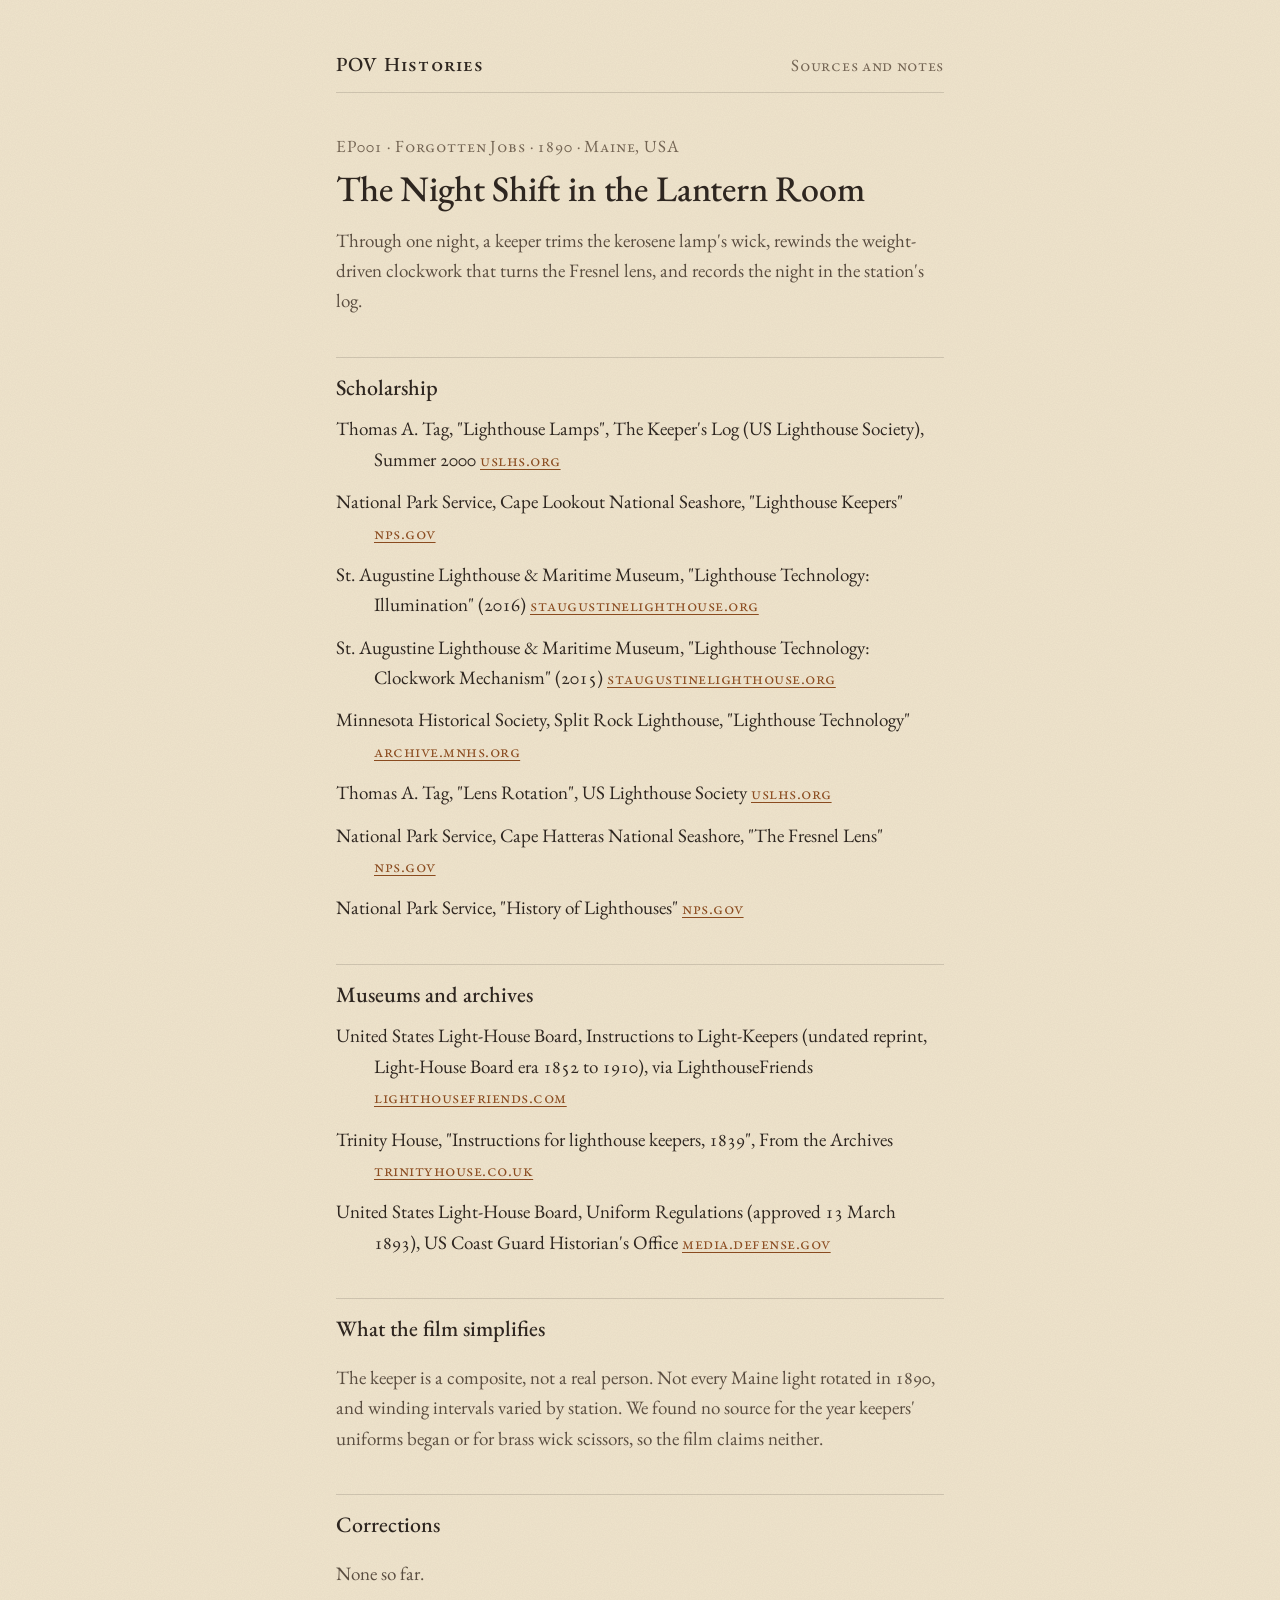
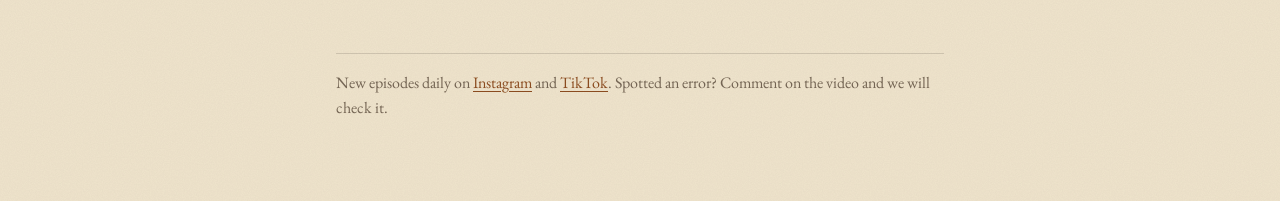
==== ep001/index.html @ f7b2975c "Add EP001 sources page (lighthouse keeper, Maine 1890) Eleven sources from the research thread's EP0" ====
<!doctype html>
<html lang="en"><head><meta charset="utf-8"><meta name="viewport" content="width=device-width,initial-scale=1">
<title>EP001: The Night Shift in the Lantern Room · POV Histories</title><meta name="description" content="Through one night, a keeper trims the kerosene lamp&#x27;s wick, rewinds the weight-driven clockwork that turns the Fresnel lens, and records the night in the station&#x27;s log."><link rel="preconnect" href="https://fonts.googleapis.com"><link rel="preconnect" href="https://fonts.gstatic.com" crossorigin><link href="https://fonts.googleapis.com/css2?family=EB+Garamond:ital,wght@0,400;0,500;1,400&display=swap" rel="stylesheet"><link rel="stylesheet" href="../style.css"></head>
<body><main>
<header class="masthead"><a class="wordmark" href="../">POV Histories</a><span class="section">Sources and notes</span></header>
<p class="shelfmark">EP001 · Forgotten Jobs · 1890 · Maine, USA</p>
<h1>The Night Shift in the Lantern Room</h1>
<p class="lede">Through one night, a keeper trims the kerosene lamp&#x27;s wick, rewinds the weight-driven clockwork that turns the Fresnel lens, and records the night in the station&#x27;s log.</p>
<h2>Scholarship</h2>
<ul class="bib"><li>Thomas A. Tag, &quot;Lighthouse Lamps&quot;, The Keeper&#x27;s Log (US Lighthouse Society), Summer 2000 <a class="src" href="https://uslhs.org/sites/default/files/articles_pdf/LighthouseLamps_Summer_2000_0.pdf" rel="noopener">uslhs.org</a></li><li>National Park Service, Cape Lookout National Seashore, &quot;Lighthouse Keepers&quot; <a class="src" href="https://www.nps.gov/calo/learn/historyculture/lh-keeper.htm" rel="noopener">nps.gov</a></li><li>St. Augustine Lighthouse &amp; Maritime Museum, &quot;Lighthouse Technology: Illumination&quot; (2016) <a class="src" href="https://www.staugustinelighthouse.org/2016/01/20/lighthouse-technology-illumination/" rel="noopener">staugustinelighthouse.org</a></li><li>St. Augustine Lighthouse &amp; Maritime Museum, &quot;Lighthouse Technology: Clockwork Mechanism&quot; (2015) <a class="src" href="https://www.staugustinelighthouse.org/2015/12/16/lighthouse-technology-clockwork-mechanism/" rel="noopener">staugustinelighthouse.org</a></li><li>Minnesota Historical Society, Split Rock Lighthouse, &quot;Lighthouse Technology&quot; <a class="src" href="https://archive.mnhs.org/splitrock/learn/technology" rel="noopener">archive.mnhs.org</a></li><li>Thomas A. Tag, &quot;Lens Rotation&quot;, US Lighthouse Society <a class="src" href="https://uslhs.org/resources/lighthouse-technology/lens-rotation" rel="noopener">uslhs.org</a></li><li>National Park Service, Cape Hatteras National Seashore, &quot;The Fresnel Lens&quot; <a class="src" href="https://www.nps.gov/caha/learn/historyculture/fresnellens.htm" rel="noopener">nps.gov</a></li><li>National Park Service, &quot;History of Lighthouses&quot; <a class="src" href="https://www.nps.gov/articles/000/history-of-lighthouses.htm" rel="noopener">nps.gov</a></li></ul>
<h2>Museums and archives</h2>
<ul class="bib"><li>United States Light-House Board, Instructions to Light-Keepers (undated reprint, Light-House Board era 1852 to 1910), via LighthouseFriends <a class="src" href="https://lighthousefriends.com/Instructions%20for%20lightkeepers.pdf" rel="noopener">lighthousefriends.com</a></li><li>Trinity House, &quot;Instructions for lighthouse keepers, 1839&quot;, From the Archives <a class="src" href="https://trinityhouse.co.uk/about-us/history-of-trinity-house/from-the-archives/instructions-for-lighthouse-keepers-1839" rel="noopener">trinityhouse.co.uk</a></li><li>United States Light-House Board, Uniform Regulations (approved 13 March 1893), US Coast Guard Historian&#x27;s Office <a class="src" href="https://media.defense.gov/2020/Sep/11/2002495503/-1/-1/0/1893-USLHS-UNIFORMREGS.PDF" rel="noopener">media.defense.gov</a></li></ul>
<h2>What the film simplifies</h2>
<p class="note">The keeper is a composite, not a real person. Not every Maine light rotated in 1890, and winding intervals varied by station. We found no source for the year keepers&#x27; uniforms began or for brass wick scissors, so the film claims neither.</p>
<h2>Corrections</h2>
<p class="note">None so far.</p>
<footer>New episodes daily on <a href="https://www.instagram.com/povhistories/">Instagram</a> and <a href="https://www.tiktok.com/@povhistories4">TikTok</a>. Spotted an error? Comment on the video and we will check it.</footer>
</main></body></html>
---- style.css ----
/* POV Histories sources. Palette B, parchment and sepia (Jordan, 24 Nov 2026). Direction: exact, unhurried, scholarly. World: a university press
   monograph and an archive finding aid. Signature: the shelfmark line above each episode. */
:root{
  --paper:#EFE4CC;--paper-raised:#F5ECD9;--ink:#2E2620;--ink-2:#5A4D40;--ink-3:#736453;
  --rule:rgba(46,38,32,.16);--accent:#8A4B1F;--accent-hover:#6B3815;
  --grain:url("data:image/svg+xml,%3Csvg xmlns='http://www.w3.org/2000/svg' width='240' height='240'%3E%3Cfilter id='n'%3E%3CfeTurbulence type='fractalNoise' baseFrequency='.85' numOctaves='3' stitchTiles='stitch'/%3E%3CfeColorMatrix values='0 0 0 0 0.3 0 0 0 0 0.25 0 0 0 0 0.2 0 0 0 .09 0'/%3E%3C/filter%3E%3Crect width='100%25' height='100%25' filter='url(%23n)'/%3E%3C/svg%3E");
  --measure:38rem;--ease:cubic-bezier(.2,.6,.2,1);
}
@media (prefers-color-scheme:dark){:root{
  --paper:#1F1A15;--paper-raised:#27211B;--ink:#EDE3CF;--ink-2:#BFB29C;--ink-3:#958A78;
  --rule:rgba(237,227,207,.14);--accent:#D9A374;--accent-hover:#EBBE96;}}
*{box-sizing:border-box}
html{-webkit-text-size-adjust:100%}
body{margin:0;background:var(--paper) var(--grain);color:var(--ink);
  font:400 19px/1.6 "EB Garamond",Garamond,"Times New Roman",serif;font-feature-settings:"onum" 1,"kern" 1}
main{max-width:calc(var(--measure) + 32px);margin:0 auto;padding:48px 16px 80px}
a{color:var(--accent);text-decoration-thickness:1px;text-underline-offset:3px;transition:color .15s var(--ease)}
a:hover{color:var(--accent-hover)}
a:focus-visible{outline:2px solid var(--accent);outline-offset:2px;border-radius:2px}
.masthead{display:flex;justify-content:space-between;align-items:baseline;gap:16px;
  padding-bottom:12px;border-bottom:1px solid var(--rule);margin-bottom:40px}
.wordmark{font-variant:small-caps;letter-spacing:.06em;font-size:20px;font-weight:500;color:var(--ink);text-decoration:none}
.masthead .section{font-variant:small-caps;letter-spacing:.04em;color:var(--ink-3);font-size:17px}
.shelfmark{font-variant:small-caps;letter-spacing:.05em;color:var(--ink-3);font-size:17px;margin:0 0 8px;font-variant-numeric:lining-nums tabular-nums}
h1{font-weight:500;font-size:36px;line-height:1.15;margin:0 0 16px;letter-spacing:-.005em}
.lede{color:var(--ink-2);margin:0 0 32px}
h2{font-weight:500;font-size:22px;line-height:1.3;margin:40px 0 12px;padding-top:16px;border-top:1px solid var(--rule)}
.bib{list-style:none;padding:0;margin:0}
.bib li{padding-left:2em;text-indent:-2em;margin:0 0 12px}
.bib .src{font-variant:small-caps;letter-spacing:.03em;font-size:17px;white-space:nowrap}
.note{color:var(--ink-2)}
.toc{list-style:none;padding:0;margin:0}
.toc li{display:grid;grid-template-columns:5.5em 1fr;gap:4px 16px;padding:12px 0;border-bottom:1px solid var(--rule)}
.toc .code{font-variant:small-caps;letter-spacing:.05em;color:var(--ink-3);font-variant-numeric:lining-nums tabular-nums}
.toc .where{grid-column:2;color:var(--ink-3);font-size:17px}
.empty{color:var(--ink-3);padding:12px 0;border-bottom:1px solid var(--rule)}
footer{margin-top:64px;padding-top:16px;border-top:1px solid var(--rule);color:var(--ink-3);font-size:16px}
@media (max-width:520px){body{font-size:18px}h1{font-size:30px}.toc li{grid-template-columns:1fr}.toc .where{grid-column:1}}
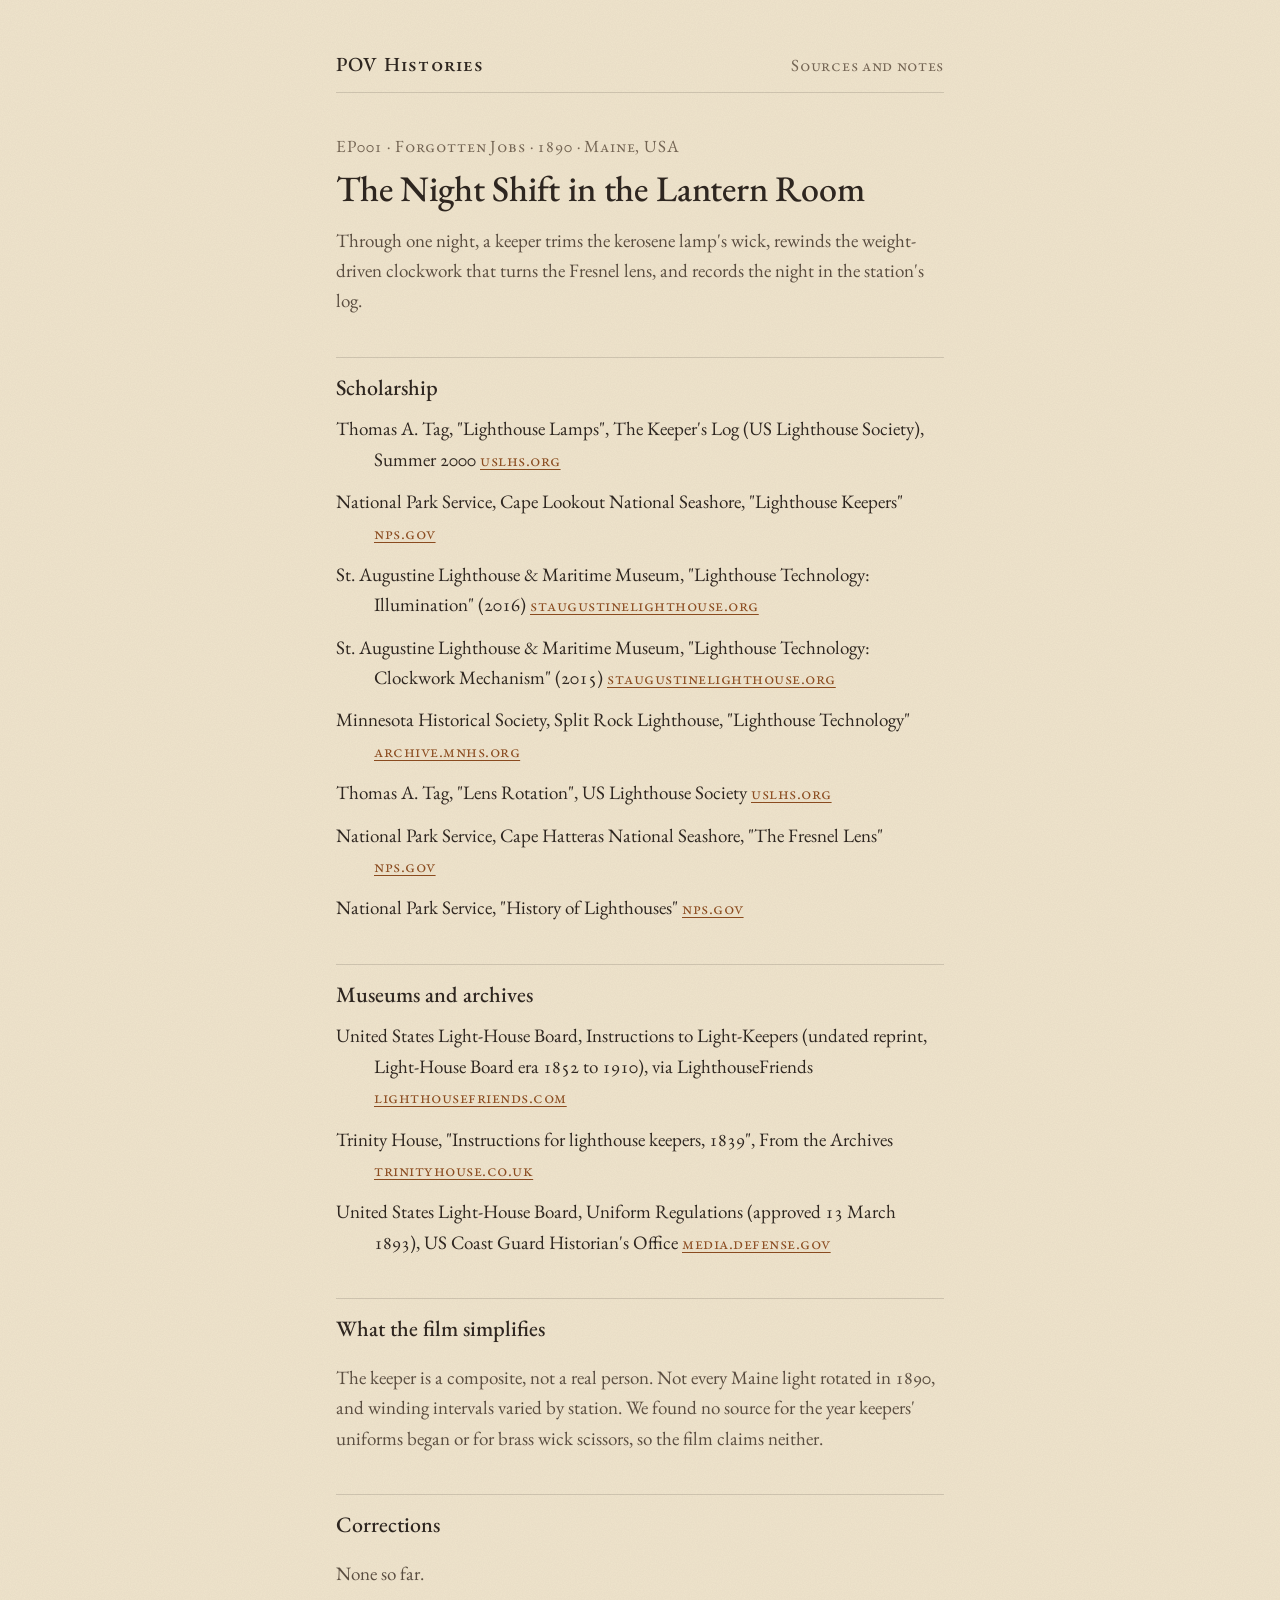
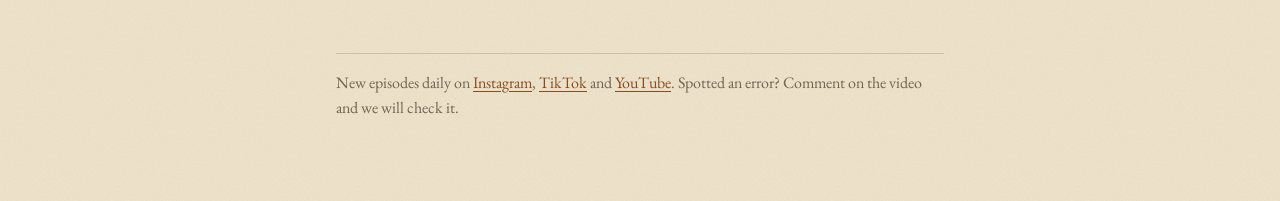
==== commit 23281d4e: "Add YouTube @povhistories0 to the site footer Co-Authored-By: Claude Opus 5.5 <noreply@anthropic.com" ====
--- a/ep001/index.html
+++ b/ep001/index.html
@@ -14,5 +14,5 @@
 <p class="note">The keeper is a composite, not a real person. Not every Maine light rotated in 1890, and winding intervals varied by station. We found no source for the year keepers&#x27; uniforms began or for brass wick scissors, so the film claims neither.</p>
 <h2>Corrections</h2>
 <p class="note">None so far.</p>
-<footer>New episodes daily on <a href="https://www.instagram.com/povhistories/">Instagram</a> and <a href="https://www.tiktok.com/@povhistories4">TikTok</a>. Spotted an error? Comment on the video and we will check it.</footer>
+<footer>New episodes daily on <a href="https://www.instagram.com/povhistories/">Instagram</a>, <a href="https://www.tiktok.com/@povhistories4">TikTok</a> and <a href="https://www.youtube.com/@povhistories0">YouTube</a>. Spotted an error? Comment on the video and we will check it.</footer>
 </main></body></html>
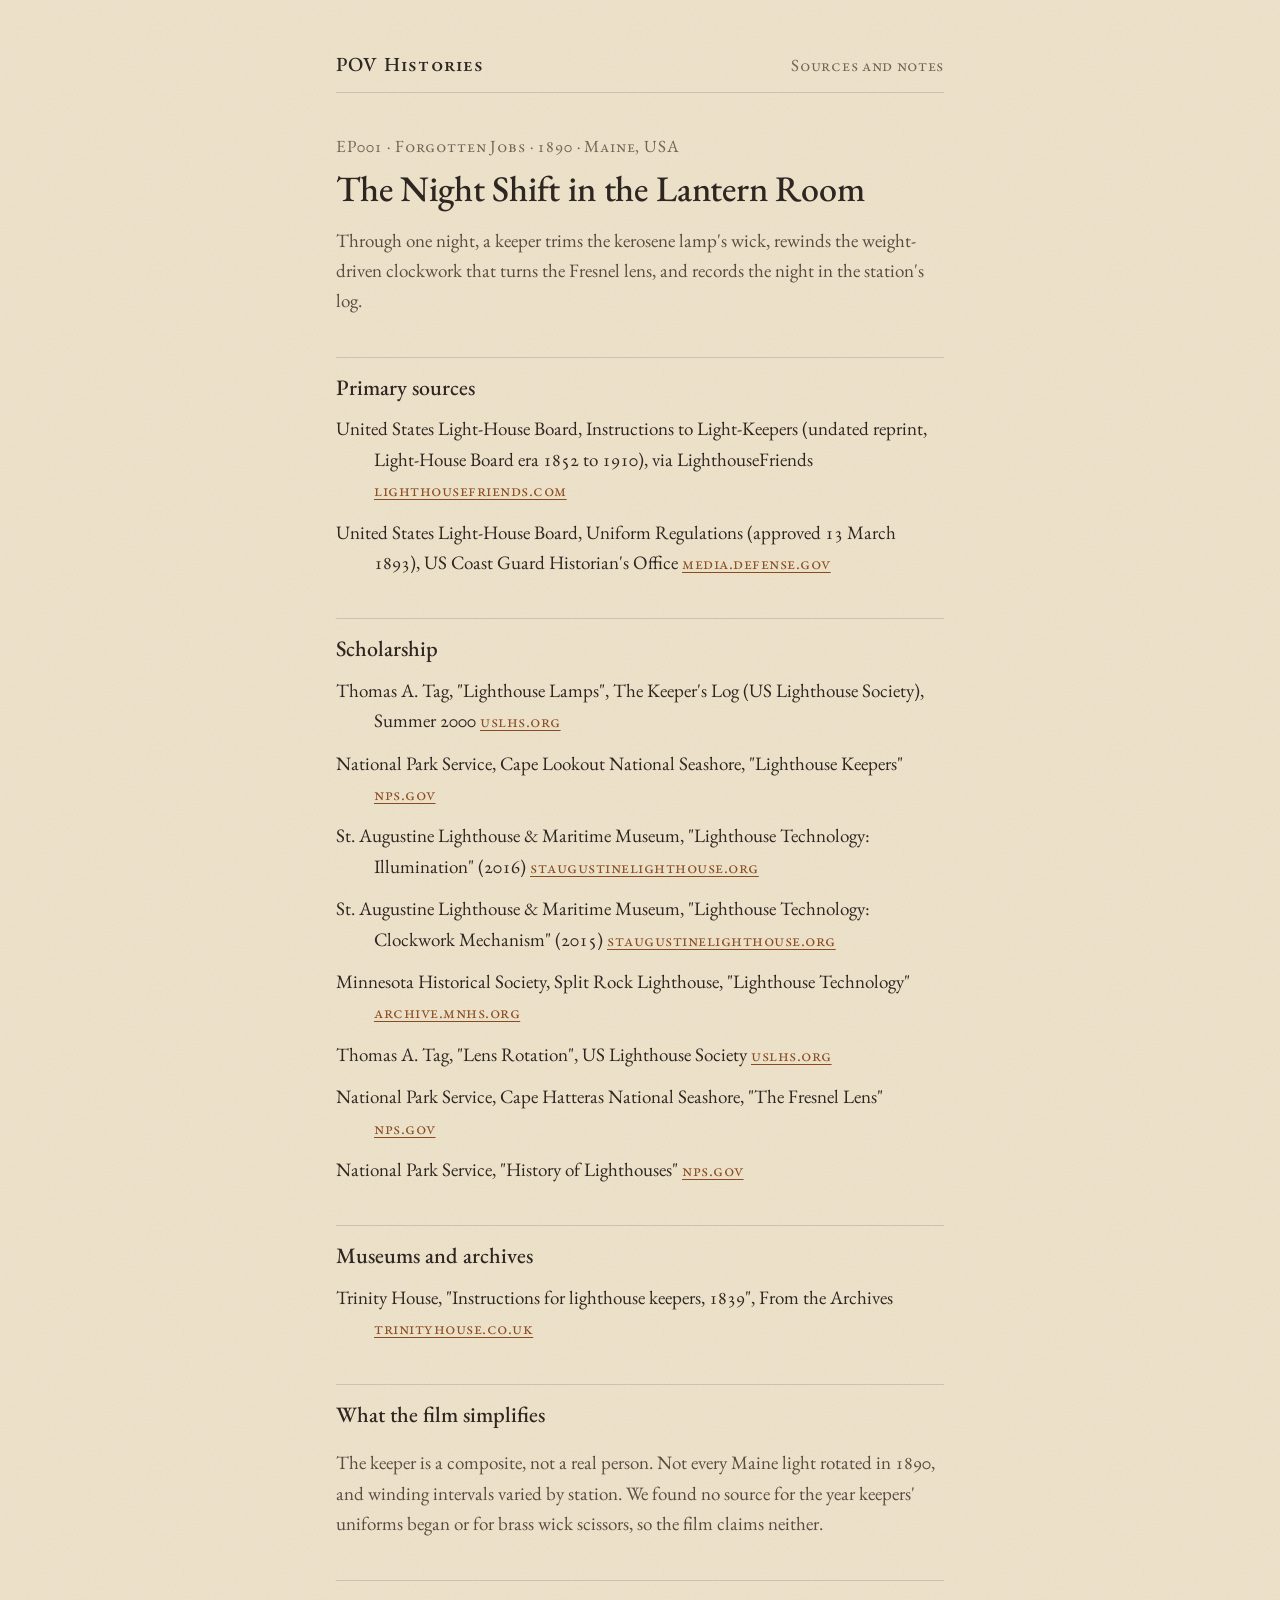
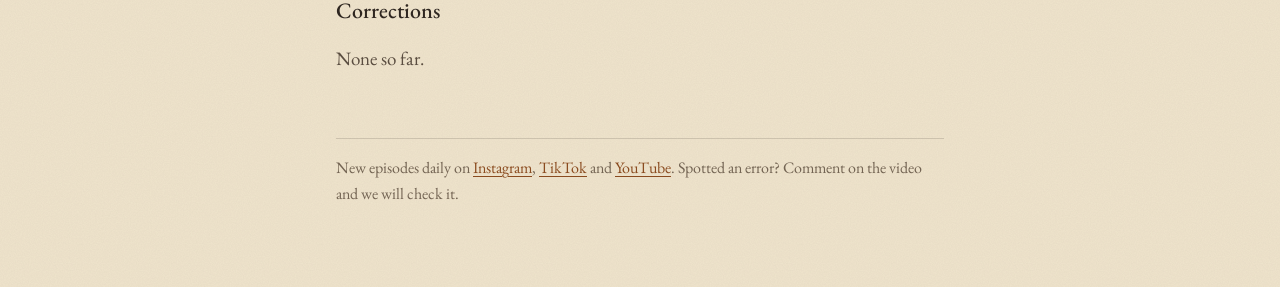
==== commit 9e8cc118: "Add EP002 sources page (Roman fuller, Pompeii 79 CE) and a primary-sources group Ancient texts and o" ====
--- a/ep001/index.html
+++ b/ep001/index.html
@@ -6,10 +6,12 @@
 <p class="shelfmark">EP001 · Forgotten Jobs · 1890 · Maine, USA</p>
 <h1>The Night Shift in the Lantern Room</h1>
 <p class="lede">Through one night, a keeper trims the kerosene lamp&#x27;s wick, rewinds the weight-driven clockwork that turns the Fresnel lens, and records the night in the station&#x27;s log.</p>
+<h2>Primary sources</h2>
+<ul class="bib"><li>United States Light-House Board, Instructions to Light-Keepers (undated reprint, Light-House Board era 1852 to 1910), via LighthouseFriends <a class="src" href="https://lighthousefriends.com/Instructions%20for%20lightkeepers.pdf" rel="noopener">lighthousefriends.com</a></li><li>United States Light-House Board, Uniform Regulations (approved 13 March 1893), US Coast Guard Historian&#x27;s Office <a class="src" href="https://media.defense.gov/2020/Sep/11/2002495503/-1/-1/0/1893-USLHS-UNIFORMREGS.PDF" rel="noopener">media.defense.gov</a></li></ul>
 <h2>Scholarship</h2>
 <ul class="bib"><li>Thomas A. Tag, &quot;Lighthouse Lamps&quot;, The Keeper&#x27;s Log (US Lighthouse Society), Summer 2000 <a class="src" href="https://uslhs.org/sites/default/files/articles_pdf/LighthouseLamps_Summer_2000_0.pdf" rel="noopener">uslhs.org</a></li><li>National Park Service, Cape Lookout National Seashore, &quot;Lighthouse Keepers&quot; <a class="src" href="https://www.nps.gov/calo/learn/historyculture/lh-keeper.htm" rel="noopener">nps.gov</a></li><li>St. Augustine Lighthouse &amp; Maritime Museum, &quot;Lighthouse Technology: Illumination&quot; (2016) <a class="src" href="https://www.staugustinelighthouse.org/2016/01/20/lighthouse-technology-illumination/" rel="noopener">staugustinelighthouse.org</a></li><li>St. Augustine Lighthouse &amp; Maritime Museum, &quot;Lighthouse Technology: Clockwork Mechanism&quot; (2015) <a class="src" href="https://www.staugustinelighthouse.org/2015/12/16/lighthouse-technology-clockwork-mechanism/" rel="noopener">staugustinelighthouse.org</a></li><li>Minnesota Historical Society, Split Rock Lighthouse, &quot;Lighthouse Technology&quot; <a class="src" href="https://archive.mnhs.org/splitrock/learn/technology" rel="noopener">archive.mnhs.org</a></li><li>Thomas A. Tag, &quot;Lens Rotation&quot;, US Lighthouse Society <a class="src" href="https://uslhs.org/resources/lighthouse-technology/lens-rotation" rel="noopener">uslhs.org</a></li><li>National Park Service, Cape Hatteras National Seashore, &quot;The Fresnel Lens&quot; <a class="src" href="https://www.nps.gov/caha/learn/historyculture/fresnellens.htm" rel="noopener">nps.gov</a></li><li>National Park Service, &quot;History of Lighthouses&quot; <a class="src" href="https://www.nps.gov/articles/000/history-of-lighthouses.htm" rel="noopener">nps.gov</a></li></ul>
 <h2>Museums and archives</h2>
-<ul class="bib"><li>United States Light-House Board, Instructions to Light-Keepers (undated reprint, Light-House Board era 1852 to 1910), via LighthouseFriends <a class="src" href="https://lighthousefriends.com/Instructions%20for%20lightkeepers.pdf" rel="noopener">lighthousefriends.com</a></li><li>Trinity House, &quot;Instructions for lighthouse keepers, 1839&quot;, From the Archives <a class="src" href="https://trinityhouse.co.uk/about-us/history-of-trinity-house/from-the-archives/instructions-for-lighthouse-keepers-1839" rel="noopener">trinityhouse.co.uk</a></li><li>United States Light-House Board, Uniform Regulations (approved 13 March 1893), US Coast Guard Historian&#x27;s Office <a class="src" href="https://media.defense.gov/2020/Sep/11/2002495503/-1/-1/0/1893-USLHS-UNIFORMREGS.PDF" rel="noopener">media.defense.gov</a></li></ul>
+<ul class="bib"><li>Trinity House, &quot;Instructions for lighthouse keepers, 1839&quot;, From the Archives <a class="src" href="https://trinityhouse.co.uk/about-us/history-of-trinity-house/from-the-archives/instructions-for-lighthouse-keepers-1839" rel="noopener">trinityhouse.co.uk</a></li></ul>
 <h2>What the film simplifies</h2>
 <p class="note">The keeper is a composite, not a real person. Not every Maine light rotated in 1890, and winding intervals varied by station. We found no source for the year keepers&#x27; uniforms began or for brass wick scissors, so the film claims neither.</p>
 <h2>Corrections</h2>
